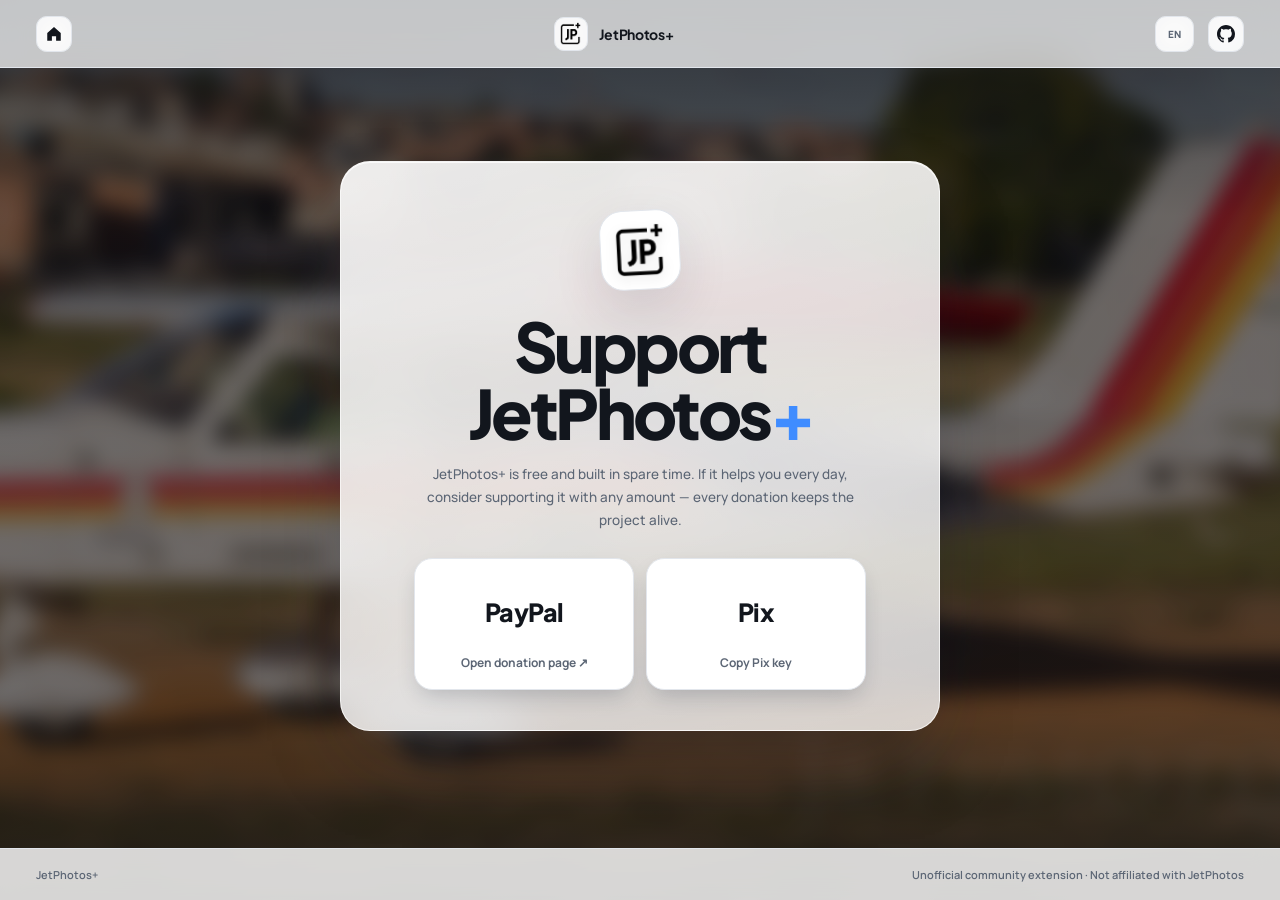
==== docs/doar.html @ 855fd1fe "Site r5: fix mobile card overlap, bigger Pix icon Co-authored-by: arena-agent <297053741+arena-agent" ====
<!doctype html>
<html lang="en">
<head>
  <!-- Doação: PayPal (link externo) + Pix (copia a chave + toast). Textos em
       PT/EN no mesmo esquema da index; o idioma persiste entre as páginas
       pela mesma chave do localStorage. -->
  <meta charset="UTF-8">
  <meta name="viewport" content="width=device-width, initial-scale=1">
  <meta name="description" content="Support JetPhotos+ — a free, unofficial community extension. Donate via PayPal or Pix.">
  <meta name="author" content="samuelffer">
  <meta name="robots" content="index, follow">
  <link rel="canonical" href="https://samuelffer.github.io/jetphotosplus/doar.html">

  <!-- Open Graph -->
  <meta property="og:type" content="website">
  <meta property="og:title" content="JetPhotos+ — Doar">
  <meta property="og:description" content="Apoie o JetPhotos+ via PayPal ou Pix.">
  <meta property="og:image" content="https://samuelffer.github.io/jetphotosplus/assets/og-image.png">
  <meta property="og:url" content="https://samuelffer.github.io/jetphotosplus/doar.html">
  <meta property="og:site_name" content="JetPhotos+">
  <meta property="og:locale" content="pt_BR">
  <meta property="og:locale:alternate" content="en_US">

  <!-- Favicon -->
  <link rel="icon" type="image/png" sizes="32x32" href="assets/favicon-32x32.png">
  <link rel="icon" type="image/png" sizes="16x16" href="assets/favicon-16x16.png">
  <link rel="apple-touch-icon" sizes="180x180" href="assets/apple-touch-icon.png">
  <link rel="manifest" href="assets/site.webmanifest">

  <title>Donate — JetPhotos+</title>
  <link rel="preconnect" href="https://fonts.googleapis.com">
  <link rel="preconnect" href="https://fonts.gstatic.com" crossorigin>
  <link href="https://fonts.googleapis.com/css2?family=Manrope:wght@400;500;600;700;800&family=Plus+Jakarta+Sans:wght@400;500;600;700;800&display=swap" rel="stylesheet">
  <link rel="stylesheet" href="style.css">
</head>
<body>
  <div class="photo-background" aria-hidden="true">
    <div class="photo-layer photo-layer-a"></div>
    <div class="photo-layer photo-layer-b"></div>
    <div class="photo-overlay"></div>
  </div>
  <header class="topbar">
    <a class="home-link" href="index.html" aria-label="Home" title="Home" data-i18n-attr="aria-label:backHome|title:backHome">
        <svg viewBox="0 0 24 24" width="18" height="18" fill="currentColor" aria-hidden="true"><path d="M12 2.7 3 10.5V21h6.2v-6h5.6v6H21V10.5z"/></svg>
      </a>
    <a class="brand" href="index.html" aria-label="JetPhotos+ home" data-i18n-attr="aria-label:brandHome">
      <span class="brand-mark"><img src="assets/jetphotosplus-logo.png" alt=""></span>
      <span>JetPhotos+</span>
    </a>
    <div class="top-actions">
      <div class="language-switcher">
        <button type="button" class="language-toggle" id="languageToggle" aria-label="Switch language" title="Switch language">EN</button>
      </div>
      <a class="github-link" href="https://github.com/samuelffer/jetphotosplus" target="_blank" rel="noreferrer" aria-label="View on GitHub" title="View on GitHub" data-i18n-attr="aria-label:githubView|title:githubView">
        <svg viewBox="0 0 16 16" width="18" height="18" fill="currentColor" aria-hidden="true"><path d="M8 0C3.58 0 0 3.58 0 8c0 3.54 2.29 6.53 5.47 7.59.4.07.55-.17.55-.38 0-.19-.01-.82-.01-1.49-2.01.37-2.53-.49-2.69-.94-.09-.23-.48-.94-.82-1.13-.28-.15-.68-.52-.01-.53.63-.01 1.08.58 1.23.82.72 1.21 1.87.87 2.33.66.07-.52.28-.87.51-1.07-1.78-.2-3.64-.89-3.64-3.95 0-.87.31-1.59.82-2.15-.08-.2-.36-1.02.08-2.12 0 0 .67-.21 2.2.82.64-.18 1.32-.27 2-.27.68 0 1.36.09 2 .27 1.53-1.04 2.2-.82 2.2-.82.44 1.1.16 1.92.08 2.12.51.56.82 1.27.82 2.15 0 3.07-1.87 3.75-3.65 3.95.29.25.54.73.54 1.48 0 1.07-.01 1.93-.01 2.2 0 .21.15.46.55.38A8.01 8.01 0 0 0 16 8c0-4.42-3.58-8-8-8Z"></path></svg>
      </a>
    </div>
  </header>

  <main class="app-shell">
    <section class="hero" aria-labelledby="donate-title">
      <div class="hero-mark"><img src="assets/jetphotosplus-logo.png" alt="JetPhotos+ logo"></div>
      <h1 id="donate-title" data-i18n-html="donateTitle">Support JetPhotos<span>+</span></h1>
      <p class="description" data-i18n="donateDescription">JetPhotos+ is free and built in spare time. If it helps you every day, consider supporting it with any amount — every donation keeps the project alive.</p>

      <div class="donate-options">
        <a class="donate-card" id="paypalCard" href="https://www.paypal.com/" target="_blank" rel="noreferrer" data-i18n-attr="aria-label:donatePaypalCard|title:donatePaypalCard">
          <span class="donate-brandbox"><img class="donate-img" id="icon-paypal" src="" alt="PayPal" width="120" height="48"></span>
          <span class="donate-hint" data-i18n="donatePaypalHint">Open donation page ↗</span>
        </a>
        <button class="donate-card" id="pixCard" type="button" data-i18n-attr="aria-label:donatePixCard|title:donatePixCard">
          <span class="donate-brandbox"><img class="donate-img" id="icon-pix" src="" alt="Pix" width="120" height="48"></span>
          <span class="donate-hint" data-i18n="donatePixHint">Copy Pix key</span>
        </button>
      </div>
    </section>
  </main>

  <footer>
    <span>JetPhotos+</span>
    <span data-i18n="footerDisclaimer">Unofficial community extension · Not affiliated with JetPhotos</span>
  </footer>

  <div class="toast" id="toast" role="status" aria-live="polite"><span class="toast-check" aria-hidden="true">✓</span><span id="toastText"></span></div>

<script>
// ===== I18N SYSTEM (mesmo esquema da index; mesma chave de idioma) =====
(() => {
  const STORAGE_KEY = 'jetphotosplus_lang';

  const translations = {
    en: {
      brandHome: 'JetPhotos+ home',
      githubView: 'View on GitHub',
      donateTitle: 'Support JetPhotos<span>+</span>',
      donateDescription: 'JetPhotos+ is free and built in spare time. If it helps you every day, consider supporting it with any amount — every donation keeps the project alive.',
      donatePaypalHint: 'Open donation page ↗',
      donatePaypalCard: 'Donate via PayPal (opens in a new tab)',
      donatePixHint: 'Copy Pix key',
      donatePixCard: 'Copy the Pix key to donate',
      donatePixCopied: 'Pix key copied!',
      donatePixFailed: 'Could not copy the key.',
      backHome: 'Home',
      footerDisclaimer: 'Unofficial community extension · Not affiliated with JetPhotos'
    },
    pt: {
      brandHome: 'Página inicial do JetPhotos+',
      githubView: 'Ver no GitHub',
      donateTitle: 'Apoie o JetPhotos<span>+</span>',
      donateDescription: 'O JetPhotos+ é gratuito e feito nas horas vagas. Se ele te ajuda no dia a dia, considere apoiar com qualquer valor — cada doação mantém o projeto vivo.',
      donatePaypalHint: 'Abrir página de doação ↗',
      donatePaypalCard: 'Doar via PayPal (abre em nova aba)',
      donatePixHint: 'Copiar chave Pix',
      donatePixCard: 'Copiar a chave Pix para doar',
      donatePixCopied: 'Chave Pix copiada!',
      donatePixFailed: 'Não foi possível copiar a chave.',
      backHome: 'Início',
      footerDisclaimer: 'Extensão comunitária não oficial · Não afiliada ao JetPhotos'
    }
  };

  function getBrowserLanguage() {
    const languages = Array.isArray(navigator.languages) && navigator.languages.length
      ? navigator.languages
      : [navigator.language || 'en'];
    return languages.some(lang => String(lang).toLowerCase().startsWith('pt')) ? 'pt' : 'en';
  }

  function getSavedLanguage() {
    try {
      const saved = localStorage.getItem(STORAGE_KEY);
      return saved === 'pt' || saved === 'en' ? saved : null;
    } catch (error) {
      console.warn('JetPhotos+ i18n: unable to read saved language preference.', error);
      return null;
    }
  }

  function getInitialLanguage() {
    return getSavedLanguage() || getBrowserLanguage();
  }

  function saveLanguagePreference(lang) {
    try {
      localStorage.setItem(STORAGE_KEY, lang);
      return localStorage.getItem(STORAGE_KEY) === lang;
    } catch (error) {
      console.warn('JetPhotos+ i18n: unable to save language preference.', error);
      return false;
    }
  }

  function applyLanguage(lang, persist = false) {
    const active = translations[lang] ? lang : 'en';

    document.documentElement.lang = active === 'pt' ? 'pt-BR' : 'en';
    document.querySelectorAll('[data-i18n]').forEach(element => {
      const key = element.dataset.i18n;
      if (translations[active][key] !== undefined) element.textContent = translations[active][key];
    });
    document.querySelectorAll('[data-i18n-html]').forEach(element => {
      const key = element.dataset.i18nHtml;
      if (translations[active][key] !== undefined) element.innerHTML = translations[active][key];
    });
    document.querySelectorAll('[data-i18n-attr]').forEach(element => {
      element.dataset.i18nAttr.split('|').forEach(pair => {
        const [attribute, key] = pair.split(':');
        if (attribute && key && translations[active][key] !== undefined) {
          element.setAttribute(attribute, translations[active][key]);
        }
      });
    });

    const languageToggle = document.getElementById('languageToggle');
    if (languageToggle) {
      languageToggle.style.opacity = '0.35';
      languageToggle.textContent = active === 'pt' ? 'PT' : 'EN';
      languageToggle.setAttribute('aria-label', active === 'pt' ? 'Switch to English' : 'Mudar para português');
      languageToggle.setAttribute('title', active === 'pt' ? 'Switch to English' : 'Mudar para português');
      requestAnimationFrame(() => { languageToggle.style.opacity = '1'; });
    }

    document.title = active === 'pt' ? 'Doar — JetPhotos+' : 'Donate — JetPhotos+';
    const description = document.querySelector('meta[name="description"]');
    if (description) {
      description.content = active === 'pt'
        ? 'Apoie o JetPhotos+ — extensão comunitária gratuita. Doe via PayPal ou Pix.'
        : 'Support JetPhotos+ — a free, unofficial community extension. Donate via PayPal or Pix.';
    }

    window.JPP_LANG = active;
    window.JPP_TRANSLATIONS = translations;

    if (persist) {
      const saved = saveLanguagePreference(active);
      if (!saved) console.warn('JetPhotos+ i18n: language preference could not be persisted.');
    }

    window.dispatchEvent(new CustomEvent('jpp:languagechange', { detail: { lang: active } }));
  }

  const languageToggle = document.getElementById('languageToggle');
  if (languageToggle) {
    languageToggle.addEventListener('click', () => {
      const nextLanguage = window.JPP_LANG === 'pt' ? 'en' : 'pt';
      applyLanguage(nextLanguage, true);
    });
  }

  applyLanguage(getInitialLanguage(), false);
})();
</script>

<script>
// ===== Doação: destinos (provisórios — trocar pelos definitivos) =====
// TODO: trocar pelo link paypal.me definitivo quando ele existir.
const PAYPAL_URL = 'https://www.paypal.com/';
// TODO: trocar pela chave Pix definitiva quando ela existir.
const PIX_KEY = 'SUA-CHAVE-PIX-AQUI';

document.getElementById('paypalCard').href = PAYPAL_URL;
// Ícones dos métodos via hotlink (mesmo esquema dos ícones de navegador da
// index: pra trocar um dia, basta trocar a URL aqui).
const DONATE_ICON_URLS = {
  paypal: 'https://cdn-icons-png.flaticon.com/512/174/174861.png',
  pix: 'https://blog.caviarcriativo.com/wp-content/uploads/2025/03/Download-Logo-Pix.png'
};
Object.entries(DONATE_ICON_URLS).forEach(([name, url]) => {
  const img = document.getElementById(`icon-${name}`);
  if (!img) return;
  // Hotlink pode quebrar: em vez de ícone quebrado, mostra o nome em texto.
  img.addEventListener('error', () => {
    const fallback = document.createElement('span');
    fallback.className = 'donate-fallback';
    fallback.textContent = name === 'pix' ? 'Pix' : 'PayPal';
    img.replaceWith(fallback);
  }, { once: true });
  img.src = url;
});

// Copia com fallback: a Clipboard API pode não existir/ser negada (ex.:
// contexto não seguro), então tenta o textarea + execCommand antes de
// desistir — o toast de erro só aparece se os dois falharem.
async function copyText(text) {
  try {
    await navigator.clipboard.writeText(text);
    return true;
  } catch (error) {
    try {
      const area = document.createElement('textarea');
      area.value = text;
      area.setAttribute('readonly', '');
      area.style.position = 'fixed';
      area.style.opacity = '0';
      document.body.appendChild(area);
      area.select();
      const ok = document.execCommand('copy');
      area.remove();
      return ok;
    } catch (fallbackError) {
      return false;
    }
  }
}

let toastTimer = null;
function showToast(message, isError) {
  const toast = document.getElementById('toast');
  document.getElementById('toastText').textContent = message;
  toast.classList.toggle('error', !!isError);
  // Re-dispara a transição quando o usuário clica várias vezes seguidas.
  toast.classList.remove('show');
  void toast.offsetWidth;
  toast.classList.add('show');
  if (toastTimer) clearTimeout(toastTimer);
  toastTimer = setTimeout(() => toast.classList.remove('show'), 2600);
}

document.getElementById('pixCard').addEventListener('click', async () => {
  const lang = window.JPP_LANG === 'pt' ? 'pt' : 'en';
  const t = (window.JPP_TRANSLATIONS && window.JPP_TRANSLATIONS[lang]) || {};
  const ok = await copyText(PIX_KEY);
  showToast(ok ? (t.donatePixCopied || 'OK') : (t.donatePixFailed || 'Error'), !ok);
});
</script>

<script src="assets/photos.js"></script>
<script>
// Mesmo fundo rotativo da index (as fotos ficam atrás do cartão de vidro).
const photoLayers = [
  document.querySelector('.photo-layer-a'),
  document.querySelector('.photo-layer-b')
];

function initPhotoBackground() {
  const photos = Array.isArray(window.JPP_PHOTOS) ? window.JPP_PHOTOS : [];
  if (!photos.length) return;

  let deck = [];
  let activeLayer = 0;
  let previous = null;

  function refillDeck() {
    deck = [...photos];
    for (let i = deck.length - 1; i > 0; i--) {
      const j = Math.floor(Math.random() * (i + 1));
      [deck[i], deck[j]] = [deck[j], deck[i]];
    }
    if (deck.length > 1 && deck[0] === previous) [deck[0], deck[1]] = [deck[1], deck[0]];
  }

  function nextPhoto() {
    if (!deck.length) refillDeck();
    const photo = deck.shift();
    if (!photo) return;
    previous = photo;
    const nextLayer = 1 - activeLayer;
    const layer = photoLayers[nextLayer];
    layer.style.backgroundImage = `url("${encodeURI(photo)}")`;
    layer.classList.add('is-visible');
    photoLayers[activeLayer].classList.remove('is-visible');
    activeLayer = nextLayer;
  }

  photoLayers[activeLayer].style.backgroundImage = `url("${encodeURI(photos[0])}")`;
  previous = photos[0];
  photoLayers[activeLayer].classList.add('is-visible');
  deck = photos.filter(photo => photo !== previous);

  const PHOTO_DURATION_MS = 8500;
  function scheduleNext() {
    setTimeout(() => {
      nextPhoto();
      scheduleNext();
    }, PHOTO_DURATION_MS);
  }
  scheduleNext();
}

initPhotoBackground();
</script>
</body>
</html>
---- docs/style.css ----
* { box-sizing: border-box; }

:root {
  --bg: #eef1f6;
  --surface: #ffffff;
  --surface-strong: #f2f4f8;
  --surface-hover: #e8ecf3;
  --text: #12161d;
  --muted: #5c6675;
  --border: #e2e6ec;
  --accent: #3f8cff;
  --accent-hover: #2f7bef;
  --accent-soft: #eaf2ff;
  --on-accent: #ffffff;
  --success: #2fae66;
  --dialog: #ffffff;
  --shadow: 0 18px 50px rgba(26, 39, 58, .12);
  --font-body: "Manrope", Arial, sans-serif;
  --font-heading: "Plus Jakarta Sans", sans-serif;
  --weight-body: 500;
  --weight-heading: 800;
}

html { scroll-behavior: smooth; }
html, body { width: 100%; min-height: 100%; }
body {
  margin: 0;
  min-height: 100vh;
  overflow-x: hidden;
  background: var(--bg);
  color: var(--text);
  font-family: var(--font-body);
  font-weight: var(--weight-body);
  display: flex;
  flex-direction: column;
}

a { color: inherit; text-decoration: none; }
button { font: inherit; }

.topbar {
  height: 68px;
  flex: 0 0 68px;
  padding: 0 36px;
  display: flex;
  align-items: center;
  justify-content: space-between;
  border-bottom: 1px solid var(--border);
  background: color-mix(in srgb, var(--bg) 86%, transparent);
  backdrop-filter: blur(12px);
}

.brand { display: flex; align-items: center; gap: 11px; font: 700 14px "Plus Jakarta Sans", sans-serif; letter-spacing: -.35px; }
.brand-mark {
  width: 34px; height: 34px;
  display: grid; place-items: center;
  border-radius: 10px;
  background: var(--surface-strong);
  border: 1px solid var(--border);
  overflow: hidden;
}
.brand-mark img { width: 23px; height: 23px; object-fit: contain; transition: transform .2s ease; }
.brand:hover .brand-mark img { transform: scale(1.08); }

.top-actions { display: flex; align-items: center; gap: 14px; color: var(--muted); font-size: 12px; font-weight: 700; }
.github-link, .home-link {
  width: 36px; height: 36px;
  display: grid; place-items: center;
  border: 1px solid var(--border); border-radius: 11px;
  background: var(--surface); color: var(--text);
  transition: background .15s, transform .15s, border-color .15s, color .15s;
}
.github-link:hover, .home-link:hover { background: var(--surface-hover); border-color: color-mix(in srgb, var(--accent) 30%, var(--border)); color: var(--accent); transform: translateY(-1px); }

.app-shell { display: grid; place-items: center; min-height: calc(100vh - 120px); padding: 48px 0 72px; position: relative; }

/*
  The hero always sits on top of a rotating photo whose dominant colour is
  unpredictable (blue sky, orange sunset ramp, grey tarmac...). It's a single,
  self-contained light glass card so text stays legible no matter what photo
  is behind it - there's no separate light/dark mode to keep in sync.
*/
.hero {
  width: min(600px, calc(100% - 40px));
  text-align: center;
  position: relative;
  padding: 48px 44px 40px;
  border-radius: 30px;
  background: linear-gradient(165deg, rgba(255, 255, 255, .9), rgba(255, 255, 255, .78));
  border: 1px solid rgba(255, 255, 255, .7);
  box-shadow:
    0 40px 90px -30px rgba(20, 30, 50, .35),
    0 1px 0 rgba(255, 255, 255, .8) inset;
  backdrop-filter: blur(26px) saturate(160%);
  -webkit-backdrop-filter: blur(26px) saturate(160%);
}
.hero > * { position: relative; }

.hero-mark {
  width: 80px; height: 80px; margin: 0 auto 22px;
  display: grid; place-items: center;
  border-radius: 23px;
  background: var(--surface);
  border: 1px solid var(--border);
  box-shadow: var(--shadow);
  transform: rotate(-3deg);
}
.hero-mark img { width: 54px; height: 54px; object-fit: contain; filter: drop-shadow(0 4px 6px rgba(0,0,0,.1)); }

.ext-badge {
  display: inline-flex; align-items: center; gap: 6px;
  margin: 0 auto 14px;
  padding: 5px 12px 5px 10px;
  border: 1px solid var(--border); border-radius: 999px;
  background: var(--surface-strong);
  color: var(--muted);
  font-size: 10.5px; font-weight: 800; letter-spacing: .3px;
}
.ext-badge svg { color: var(--accent); flex: none; }

.eyebrow { margin: 0; color: var(--muted); font-size: 10px; font-weight: 800; letter-spacing: 1.35px; }
.hero h1 {
  margin: 0; color: var(--text);
  font: var(--weight-heading) clamp(44px, 7.4vw, 68px)/.98 var(--font-heading);
  letter-spacing: -3.6px;
}
.hero h1 span { color: var(--accent); }
.description { max-width: 460px; margin: 18px auto 0; color: var(--muted); font-size: 13.5px; line-height: 1.7; }

.actions { display: flex; justify-content: center; align-items: center; gap: 10px; margin-top: 28px; }
.download, .release-button {
  min-height: 46px; padding: 0 20px; border-radius: 13px;
  display: inline-flex; align-items: center; justify-content: center; gap: 9px;
  font-size: 13px; font-weight: 800; cursor: pointer;
  transition: transform .15s, background .15s, box-shadow .15s, border-color .15s;
}
.download {
  border: 1px solid var(--border);
  background: #ffffff;
  color: var(--text);
  box-shadow: 0 10px 22px -6px rgba(20, 30, 50, .28);
}
.download:hover { transform: translateY(-2px); box-shadow: 0 14px 28px -6px rgba(20, 30, 50, .34); border-color: color-mix(in srgb, var(--accent) 30%, var(--border)); }
.release-button {
  border: 1px solid var(--border);
  background: rgba(255,255,255,.5);
  color: var(--text);
}
.release-button:hover { background: rgba(255,255,255,.85); border-color: color-mix(in srgb, var(--accent) 28%, var(--border)); transform: translateY(-2px); }
.release-button:active { transform: translateY(0) scale(.96); }
.download-icon { font-size: 18px; line-height: 1; }

.browser-row { display: flex; justify-content: center; align-items: center; gap: 8px; margin-top: 18px; }
.browser-badge {
  width: 30px; height: 30px;
  display: grid; place-items: center;
  border-radius: 50%;
  background: var(--surface);
  border: 1px solid var(--border);
  box-shadow: 0 4px 10px rgba(20,30,50,.08);
  transition: transform .15s, box-shadow .15s;
}
.browser-badge:hover { transform: translateY(-2px); box-shadow: 0 8px 16px rgba(20,30,50,.14); }

.release-badge {
  display: inline-flex; align-items: center; gap: 8px; margin-top: 16px;
  padding: 6px 12px; border: 1px solid var(--border); border-radius: 999px;
  background: rgba(255,255,255,.55); color: var(--muted); font-size: 10px; font-weight: 700;
}
.status-dot { width: 7px; height: 7px; border-radius: 50%; background: var(--success); box-shadow: 0 0 0 3px color-mix(in srgb, var(--success) 20%, transparent); }

footer {
  height: 52px; flex: 0 0 52px;
  width: 100%; margin: 0;
  padding: 0 36px;
  border-top: 1px solid var(--border);
  display: flex; align-items: center; justify-content: space-between;
  color: var(--muted); font-size: 11px; font-weight: 600;
}

.release-dialog {
  width: min(470px, calc(100% - 32px));
  padding: 27px;
  border: 1px solid var(--border);
  border-radius: 22px;
  background: var(--dialog);
  color: var(--text);
  box-shadow: 0 24px 70px rgba(0,0,0,.25);
  animation: dialog-in .3s cubic-bezier(.2, .9, .3, 1.1);
}
.release-dialog.is-closing { animation: dialog-out .18s ease forwards; }
@keyframes dialog-in {
  from { opacity: 0; transform: translateY(16px) scale(.95); }
  to { opacity: 1; transform: translateY(0) scale(1); }
}
@keyframes dialog-out {
  from { opacity: 1; transform: translateY(0) scale(1); }
  to { opacity: 0; transform: translateY(10px) scale(.96); }
}
.release-dialog::backdrop {
  background: rgba(8,12,18,.44);
  backdrop-filter: blur(4px);
  animation: backdrop-in .3s ease;
}
@keyframes backdrop-in { from { opacity: 0; } to { opacity: 1; } }
@media (prefers-reduced-motion: reduce) {
  .release-dialog, .release-dialog.is-closing, .release-dialog::backdrop { animation: none; }
}
.dialog-head { display: flex; align-items: flex-start; justify-content: space-between; gap: 20px; }
.dialog-head h2 { margin: 6px 0 0; font: var(--weight-heading) 26px var(--font-heading); letter-spacing: -1px; }
.close { width: 34px; height: 34px; border: 1px solid var(--border); border-radius: 11px; background: var(--surface); color: var(--text); cursor: pointer; font-size: 20px; transition: background .15s, transform .15s; }
.close:hover { background: var(--surface-hover); transform: rotate(4deg); }
.release-date { margin: 5px 0 17px; color: var(--muted); font-size: 12px; font-weight: var(--weight-body); }
.release-dialog ul { margin: 0 0 22px; padding-left: 19px; color: var(--muted); font-size: 13px; line-height: 1.8; }
.github-release { color: var(--accent); font-size: 13px; font-weight: 800; }

@media (max-width: 600px) {
  .topbar { height: 62px; flex-basis: 62px; padding: 0 18px; }
  .app-shell { min-height: calc(100vh - 114px); padding: 38px 0; }
  .hero { padding: 40px 26px 34px; border-radius: 26px; }
  .hero h1 { letter-spacing: -2.4px; }
  .description { padding: 0 6px; }
  .actions { flex-direction: column; }
  .download, .release-button { width: min(280px, 100%); }
  footer { width: calc(100% - 32px); height: auto; min-height: 52px; gap: 8px; font-size: 9px; }
}


/* Aircraft photo slideshow */
.photo-background {
  position: fixed;
  inset: 0;
  z-index: 0;
  overflow: hidden;
  background: #111820;
  pointer-events: none;
}
.photo-layer {
  position: absolute;
  inset: -24px;
  background-position: center;
  background-size: cover;
  background-repeat: no-repeat;
  opacity: 0;
  filter: blur(10px) brightness(.78) saturate(.92);
  transform: scale(1.06);
  transition: opacity 2.2s ease-in-out, transform 10s ease;
}
.photo-layer.is-visible {
  opacity: 1;
  transform: scale(1.12);
}
.photo-overlay {
  position: absolute;
  inset: 0;
  background:
    linear-gradient(180deg, rgba(6, 10, 16, .58) 0%, rgba(6, 10, 16, .22) 24%, rgba(6, 10, 16, .22) 76%, rgba(6, 10, 16, .58) 100%),
    rgba(6, 10, 16, .28);
}

/* Site content stays above the photos. */
.topbar, .app-shell, footer {
  position: relative;
  z-index: 1;
}

/* Transparent glass surfaces so the photos remain visible. */
body {
  background: transparent;
}
.topbar {
  background: rgba(255,255,255,.72);
  backdrop-filter: blur(14px);
}
footer {
  background: rgba(255,255,255,.82);
  backdrop-filter: blur(14px);
}
.github-link, .home-link, .brand-mark {
  background: rgba(255,255,255,.82);
  backdrop-filter: blur(12px);
}
.browser-badge img { display: block; width: 20px; height: 20px; object-fit: contain; }


/* Discreet hero non-affiliation notice */
.hero-disclaimer { max-width: 500px; margin: 10px auto 0; color: rgba(0, 0, 0); font-size: 12.5px; line-height: 1.55; font-weight: var(--weight-body); }
@media (max-width: 560px) { .hero-disclaimer { padding: 0 8px; font-size: 12px; } }


/* FAQ / project disclaimer */
.faq {
  position: relative;
  z-index: 1;
  background: #f5f5f7;
  padding: 88px 24px 96px;
  border-top: 1px solid rgba(226,230,236,.9);
}
.faq-inner { width: min(900px, 100%); margin: 0 auto; }
.faq-heading { max-width: 620px; margin: 0 auto 44px; text-align: center; }
.faq h2 {
  margin: 0 0 12px;
  font: var(--weight-heading) clamp(32px, 5vw, 50px)/1.05 var(--font-heading);
  letter-spacing: -2px;
}
.faq-heading p { margin: 0; color: var(--muted); font-size: 14px; line-height: 1.75; font-weight: var(--weight-body); }
.faq-list { display: grid; gap: 12px; }
.faq-item {
  overflow: hidden;
  background: rgba(255,255,255,.88);
  border: 1px solid #e1e5eb;
  border-radius: 16px;
  box-shadow: 0 10px 28px rgba(20,30,50,.055);
  transition: border-color .2s ease, box-shadow .2s ease, background .2s ease;
}
.faq-item:hover { border-color: #d4dbe5; box-shadow: 0 14px 34px rgba(20,30,50,.075); }
.faq-item[open] { border-color: rgba(63,140,255,.28); background: #fff; }
.faq-item summary {
  min-height: 68px;
  display: flex;
  align-items: center;
  justify-content: space-between;
  gap: 22px;
  padding: 20px 22px;
  color: #252c36;
  font-size: 14px;
  font-weight: var(--weight-heading);
  line-height: 1.45;
  cursor: pointer;
  list-style: none;
}
.faq-item summary::-webkit-details-marker { display: none; }
.faq-icon {
  flex: 0 0 28px;
  width: 28px;
  height: 28px;
  display: grid;
  place-items: center;
  border-radius: 9px;
  background: var(--accent-soft);
  color: var(--accent);
  font-size: 20px;
  font-weight: 500;
  line-height: 1;
  transition: transform .22s ease, background .22s ease;
}
.faq-item[open] .faq-icon { transform: rotate(45deg); background: rgba(63,140,255,.16); }
.faq-answer {
  padding: 0 64px 22px 22px;
  color: var(--muted);
  font-size: 13px;
  line-height: 1.75;
  font-weight: var(--weight-body);
}
.faq-answer p { margin: 0; }
.faq-answer a { color: var(--accent); font-weight: 700; text-decoration: none; }
.faq-answer a:hover { text-decoration: underline; }

@media (max-width: 760px) {
  .faq { padding: 72px 18px 74px; }
  .faq-heading { margin-bottom: 34px; }
  .faq-item { border-radius: 14px; }
  .faq-item summary { min-height: 64px; padding: 18px; gap: 14px; font-size: 13px; }
  .faq-icon { flex-basis: 26px; width: 26px; height: 26px; }
  .faq-answer { padding: 0 18px 20px; font-size: 12.5px; }
}

/* Subtle scroll reveals and microinteractions */
.faq {
  opacity: 0;
  transform: translateY(20px);
  transition: opacity .35s ease-out, transform .35s ease-out;
  will-change: opacity, transform;
}

.faq.visible {
  opacity: 1;
  transform: translateY(0);
}


.download,
.release-button {
  transition: transform .2s ease, background .2s ease, box-shadow .2s ease, border-color .2s ease;
}

.download:hover,
.release-button:hover {
  transform: translateY(-2px) scale(1.03);
}

.browser-badge {
  transition: transform .2s ease, box-shadow .2s ease;
}

.browser-badge:hover {
  transform: translateY(-2px) scale(1.08);
}

.faq-item {
  transition: background .2s ease, border-color .2s ease, box-shadow .2s ease;
}

.faq-item:hover {
  background: rgba(255, 255, 255, .78);
}

.faq-icon {
  transition: transform .3s ease, background .2s ease;
}

@media (prefers-reduced-motion: reduce) {
  html { scroll-behavior: auto; }

  *, *::before, *::after {
    animation-duration: .01ms !important;
    animation-iteration-count: 1 !important;
    transition-duration: .01ms !important;
    scroll-behavior: auto !important;
  }

  .faq {
    opacity: 1;
    transform: none;
  }
}


/* Language switcher */
.language-switcher {
  display: inline-flex;
  align-items: center;
  height: 36px;
  padding: 0 9px;
  border: 1px solid var(--border);
  border-radius: 11px;
  background: rgba(255,255,255,.82);
  backdrop-filter: blur(12px);
  color: var(--muted);
}
.language-toggle {
  border: 0;
  padding: 4px 3px;
  background: transparent;
  color: inherit;
  font-size: 10px;
  font-weight: 800;
  line-height: 1;
  cursor: pointer;
  opacity: 1;
  transition: color .15s ease, opacity .2s ease;
}
.language-toggle:hover { color: var(--accent); }
.language-toggle:focus-visible {
  outline: 2px solid var(--accent);
  outline-offset: 3px;
  border-radius: 4px;
}

@media (max-width: 600px) {
  .top-actions { gap: 8px; }
  .language-switcher { height: 34px; padding: 0 8px; }
}

/* Doação: link no rodapé + página doar.html */
.donate-link { font-weight: 800; white-space: nowrap; transition: color .15s ease; }
.donate-link:hover { color: var(--accent); }

.donate-options { display: flex; gap: 12px; justify-content: center; margin-top: 26px; }
.donate-card {
  flex: 1 1 0; max-width: 220px;
  display: flex; flex-direction: column; align-items: center; justify-content: center; gap: 10px;
  min-height: 132px; padding: 20px 16px 18px;
  background: #ffffff; border: 1px solid var(--border); border-radius: 18px;
  box-shadow: 0 10px 22px -6px rgba(20, 30, 50, .22);
  color: var(--text); cursor: pointer; font: inherit; -webkit-tap-highlight-color: transparent;
  transition: transform .2s ease, box-shadow .2s ease, border-color .2s ease;
}
button.donate-card { appearance: none; }
.donate-card:hover { transform: translateY(-2px) scale(1.02); box-shadow: 0 14px 28px -6px rgba(20, 30, 50, .3); border-color: color-mix(in srgb, var(--accent) 30%, var(--border)); }
.donate-card:active { transform: translateY(0) scale(.98); }
.donate-card:focus-visible { outline: 2px solid var(--accent); outline-offset: 3px; }
.donate-brandbox { display: flex; align-items: center; justify-content: center; height: 64px; }
.donate-img { display: block; width: auto; height: auto; max-width: 132px; max-height: 100%; object-fit: contain; }
/* O logo do Pix é um lockup largo com respiro: caixa bem maior pra não sumir. */
#icon-pix { max-width: 170px; }
/* Texto que entra no lugar se o hotlink do ícone quebrar. */
.donate-fallback { font: 800 25px var(--font-heading); letter-spacing: -.5px; }
.donate-hint { font-size: 12px; font-weight: 700; color: var(--muted); }

/* Toast da doação: cartão claro no padrão do site, some sozinho. */
.toast {
  position: fixed; left: 50%; bottom: calc(28px + env(safe-area-inset-bottom, 0px)); z-index: 50;
  display: flex; align-items: center; gap: 9px;
  max-width: calc(100% - 40px); padding: 12px 18px;
  background: rgba(255, 255, 255, .94); border: 1px solid var(--border); border-radius: 999px;
  box-shadow: 0 16px 40px rgba(20, 30, 50, .25);
  backdrop-filter: blur(12px);
  font-size: 13px; font-weight: 700; color: var(--text);
  opacity: 0; transform: translate(-50%, 12px); pointer-events: none;
  transition: opacity .22s ease, transform .22s ease;
}
.toast.show { opacity: 1; transform: translate(-50%, 0); }
.toast-check { flex: none; width: 22px; height: 22px; display: grid; place-items: center; border-radius: 50%; background: var(--success); color: #ffffff; font-size: 13px; }
.toast.error .toast-check { background: #d64545; }

@media (max-width: 600px) {
  .donate-options { flex-direction: column; align-items: center; }
  .donate-card { flex: none; width: min(280px, 100%); max-width: none; min-height: 0; }
  footer { flex-wrap: wrap; row-gap: 4px; }
}
@media (prefers-reduced-motion: reduce) {
  .toast { transition: none; }
}
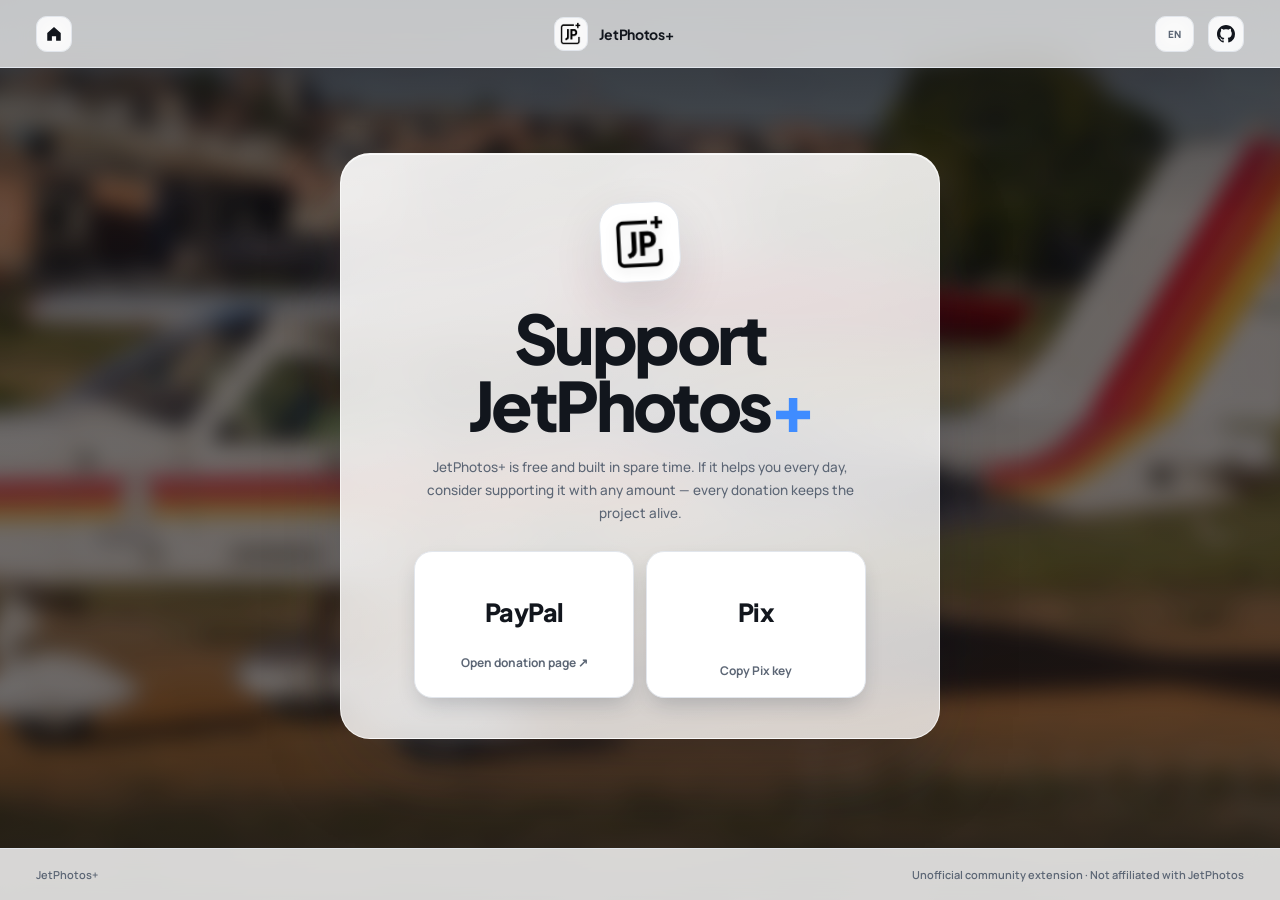
==== commit fb63f54c: "Site r6: bulletproof mobile donate cards, bigger Pix, CSS cache-buster Co-authored-by: arena-agent <" ====
--- a/docs/doar.html
+++ b/docs/doar.html
@@ -31,7 +31,7 @@
   <link rel="preconnect" href="https://fonts.googleapis.com">
   <link rel="preconnect" href="https://fonts.gstatic.com" crossorigin>
   <link href="https://fonts.googleapis.com/css2?family=Manrope:wght@400;500;600;700;800&family=Plus+Jakarta+Sans:wght@400;500;600;700;800&display=swap" rel="stylesheet">
-  <link rel="stylesheet" href="style.css">
+  <link rel="stylesheet" href="style.css?v=r6">
 </head>
 <body>
   <div class="photo-background" aria-hidden="true">
--- a/docs/style.css
+++ b/docs/style.css
@@ -473,7 +473,7 @@
   min-height: 132px; padding: 20px 16px 18px;
   background: #ffffff; border: 1px solid var(--border); border-radius: 18px;
   box-shadow: 0 10px 22px -6px rgba(20, 30, 50, .22);
-  color: var(--text); cursor: pointer; font: inherit; -webkit-tap-highlight-color: transparent;
+  color: var(--text); cursor: pointer; font: inherit; -webkit-tap-highlight-color: transparent; overflow: hidden;
   transition: transform .2s ease, box-shadow .2s ease, border-color .2s ease;
 }
 button.donate-card { appearance: none; }
@@ -483,7 +483,9 @@
 .donate-brandbox { display: flex; align-items: center; justify-content: center; height: 64px; }
 .donate-img { display: block; width: auto; height: auto; max-width: 132px; max-height: 100%; object-fit: contain; }
 /* O logo do Pix é um lockup largo com respiro: caixa bem maior pra não sumir. */
-#icon-pix { max-width: 170px; }
+#icon-pix { max-width: 170px; transform: scale(1.4); }
+/* Caixa mais alta só no cartão Pix, pra escala não invadir a dica abaixo. */
+#pixCard .donate-brandbox { height: 80px; }
 /* Texto que entra no lugar se o hotlink do ícone quebrar. */
 .donate-fallback { font: 800 25px var(--font-heading); letter-spacing: -.5px; }
 .donate-hint { font-size: 12px; font-weight: 700; color: var(--muted); }
@@ -505,8 +507,11 @@
 .toast.error .toast-check { background: #d64545; }
 
 @media (max-width: 600px) {
-  .donate-options { flex-direction: column; align-items: center; }
-  .donate-card { flex: none; width: min(280px, 100%); max-width: none; min-height: 0; }
+  /* No mobile os cartões viram bloco simples empilhado: sem flex, sem risco
+     de espremer/sobrepor (o que quebrava o layout no celular). */
+  .donate-options { display: block; }
+  .donate-card { display: block; width: min(280px, 100%); margin: 0 auto 12px; padding: 18px 16px; text-align: center; }
+  .donate-card:last-child { margin-bottom: 0; }
   footer { flex-wrap: wrap; row-gap: 4px; }
 }
 @media (prefers-reduced-motion: reduce) {
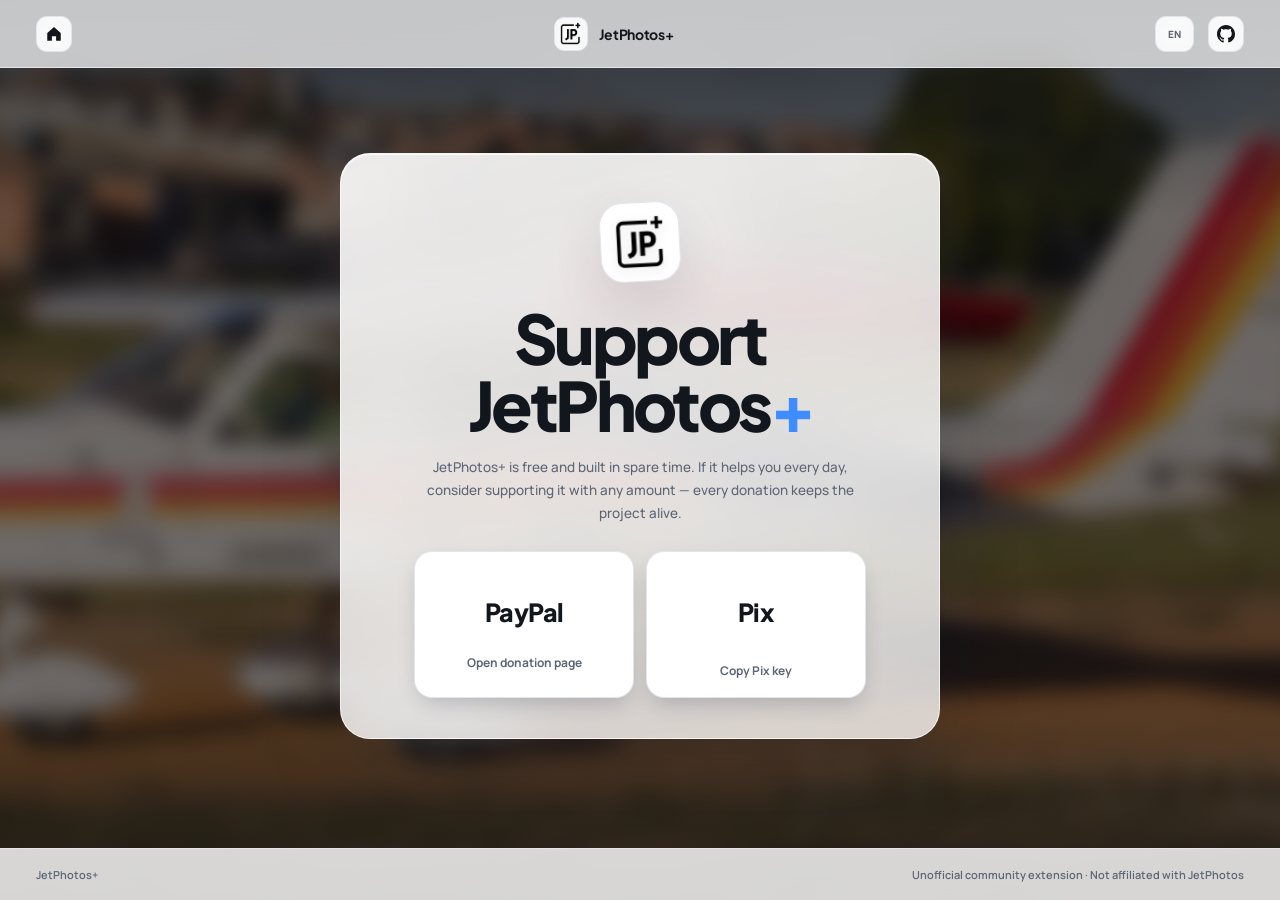
==== commit a325ceb1: "fix(site): URL do PayPal, remove setinhas e corrige footer mobile - Atualiza URL do PayPal no doar.h" ====
--- a/docs/doar.html
+++ b/docs/doar.html
@@ -94,7 +94,7 @@
       githubView: 'View on GitHub',
       donateTitle: 'Support JetPhotos<span>+</span>',
       donateDescription: 'JetPhotos+ is free and built in spare time. If it helps you every day, consider supporting it with any amount — every donation keeps the project alive.',
-      donatePaypalHint: 'Open donation page ↗',
+      donatePaypalHint: 'Open donation page',
       donatePaypalCard: 'Donate via PayPal (opens in a new tab)',
       donatePixHint: 'Copy Pix key',
       donatePixCard: 'Copy the Pix key to donate',
@@ -108,7 +108,7 @@
       githubView: 'Ver no GitHub',
       donateTitle: 'Apoie o JetPhotos<span>+</span>',
       donateDescription: 'O JetPhotos+ é gratuito e feito nas horas vagas. Se ele te ajuda no dia a dia, considere apoiar com qualquer valor — cada doação mantém o projeto vivo.',
-      donatePaypalHint: 'Abrir página de doação ↗',
+      donatePaypalHint: 'Abrir página de doação',
       donatePaypalCard: 'Doar via PayPal (abre em nova aba)',
       donatePixHint: 'Copiar chave Pix',
       donatePixCard: 'Copiar a chave Pix para doar',
@@ -212,9 +212,8 @@
 </script>
 
 <script>
-// ===== Doação: destinos (provisórios — trocar pelos definitivos) =====
-// TODO: trocar pelo link paypal.me definitivo quando ele existir.
-const PAYPAL_URL = 'https://www.paypal.com/';
+// ===== Doação: destinos =====
+const PAYPAL_URL = 'https://www.paypal.com/donate/?business=2SB4XYNBF53RC&no_recurring=1&item_name=Extens%C3%A3o+JetPhotos%2B&currency_code=BRL';
 // TODO: trocar pela chave Pix definitiva quando ela existir.
 const PIX_KEY = 'SUA-CHAVE-PIX-AQUI';
 
--- a/docs/style.css
+++ b/docs/style.css
@@ -222,7 +222,12 @@
   .description { padding: 0 6px; }
   .actions { flex-direction: column; }
   .download, .release-button { width: min(280px, 100%); }
-  footer { width: calc(100% - 32px); height: auto; min-height: 52px; gap: 8px; font-size: 9px; }
+  footer {
+    width: calc(100% - 32px); height: auto; min-height: 52px;
+    gap: 6px; font-size: 10px;
+    flex-direction: column; align-items: center; text-align: center;
+    padding: 12px 16px;
+  }
 }
 
 
@@ -512,7 +517,7 @@
   .donate-options { display: block; }
   .donate-card { display: block; width: min(280px, 100%); margin: 0 auto 12px; padding: 18px 16px; text-align: center; }
   .donate-card:last-child { margin-bottom: 0; }
-  footer { flex-wrap: wrap; row-gap: 4px; }
+  footer { flex-wrap: wrap; row-gap: 6px; flex-direction: column; align-items: center; text-align: center; padding: 12px 16px; }
 }
 @media (prefers-reduced-motion: reduce) {
   .toast { transition: none; }
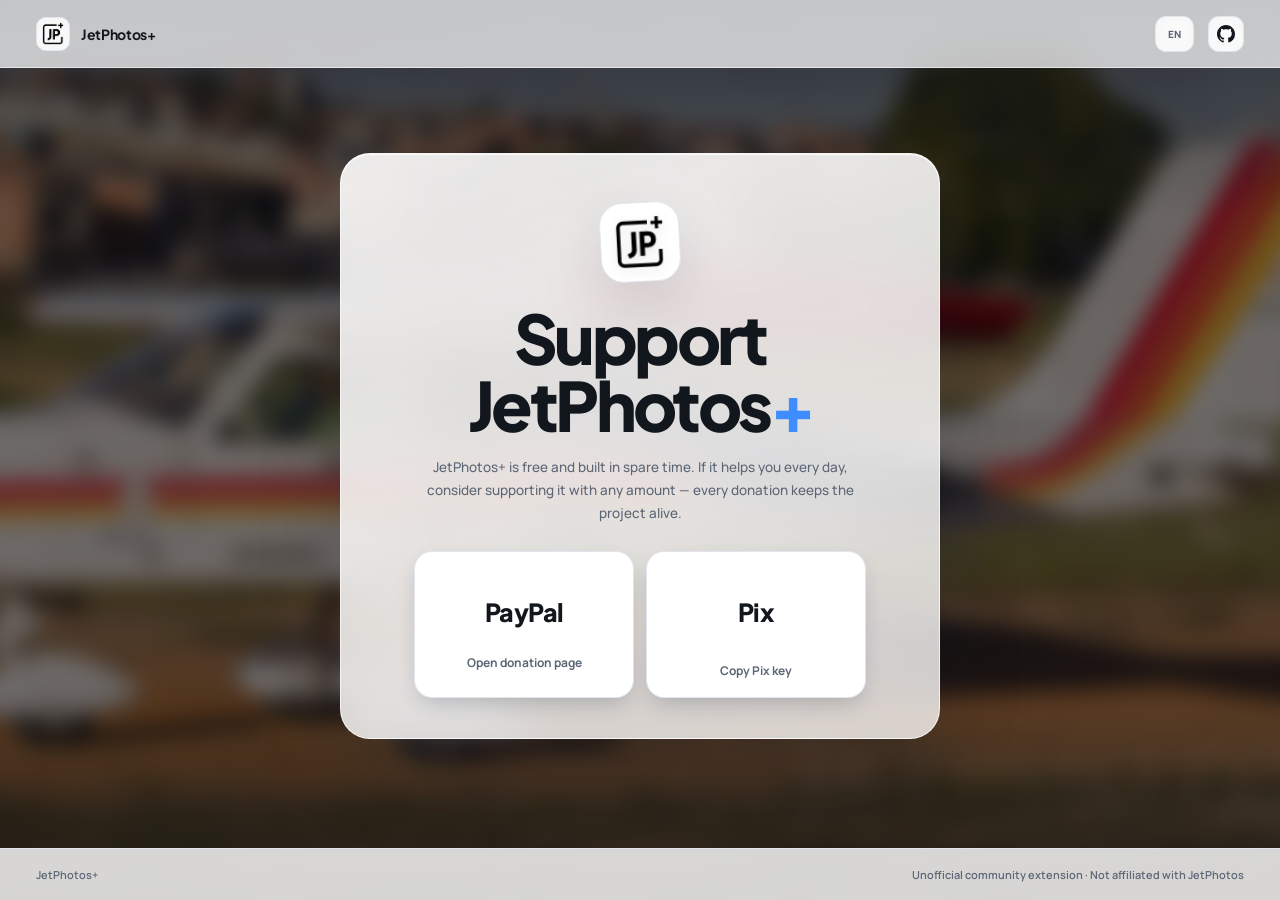
==== commit acf144dc: "site: remove casinha do header + corrige footer mobile - Remove ícone de casa (home-link) do header " ====
--- a/docs/doar.html
+++ b/docs/doar.html
@@ -40,9 +40,6 @@
     <div class="photo-overlay"></div>
   </div>
   <header class="topbar">
-    <a class="home-link" href="index.html" aria-label="Home" title="Home" data-i18n-attr="aria-label:backHome|title:backHome">
-        <svg viewBox="0 0 24 24" width="18" height="18" fill="currentColor" aria-hidden="true"><path d="M12 2.7 3 10.5V21h6.2v-6h5.6v6H21V10.5z"/></svg>
-      </a>
     <a class="brand" href="index.html" aria-label="JetPhotos+ home" data-i18n-attr="aria-label:brandHome">
       <span class="brand-mark"><img src="assets/jetphotosplus-logo.png" alt=""></span>
       <span>JetPhotos+</span>
--- a/docs/style.css
+++ b/docs/style.css
@@ -226,6 +226,7 @@
     width: calc(100% - 32px); height: auto; min-height: 52px;
     gap: 6px; font-size: 10px;
     flex-direction: column; align-items: center; text-align: center;
+    justify-content: center;
     padding: 12px 16px;
   }
 }
@@ -517,7 +518,8 @@
   .donate-options { display: block; }
   .donate-card { display: block; width: min(280px, 100%); margin: 0 auto 12px; padding: 18px 16px; text-align: center; }
   .donate-card:last-child { margin-bottom: 0; }
-  footer { flex-wrap: wrap; row-gap: 6px; flex-direction: column; align-items: center; text-align: center; padding: 12px 16px; }
+<<<<<<< HEAD
+  footer { flex-wrap: wrap; row-gap: 6px; flex-direction: column; align-items: center; text-align: center; justify-content: center; padding: 12px 16px; }
 }
 @media (prefers-reduced-motion: reduce) {
   .toast { transition: none; }
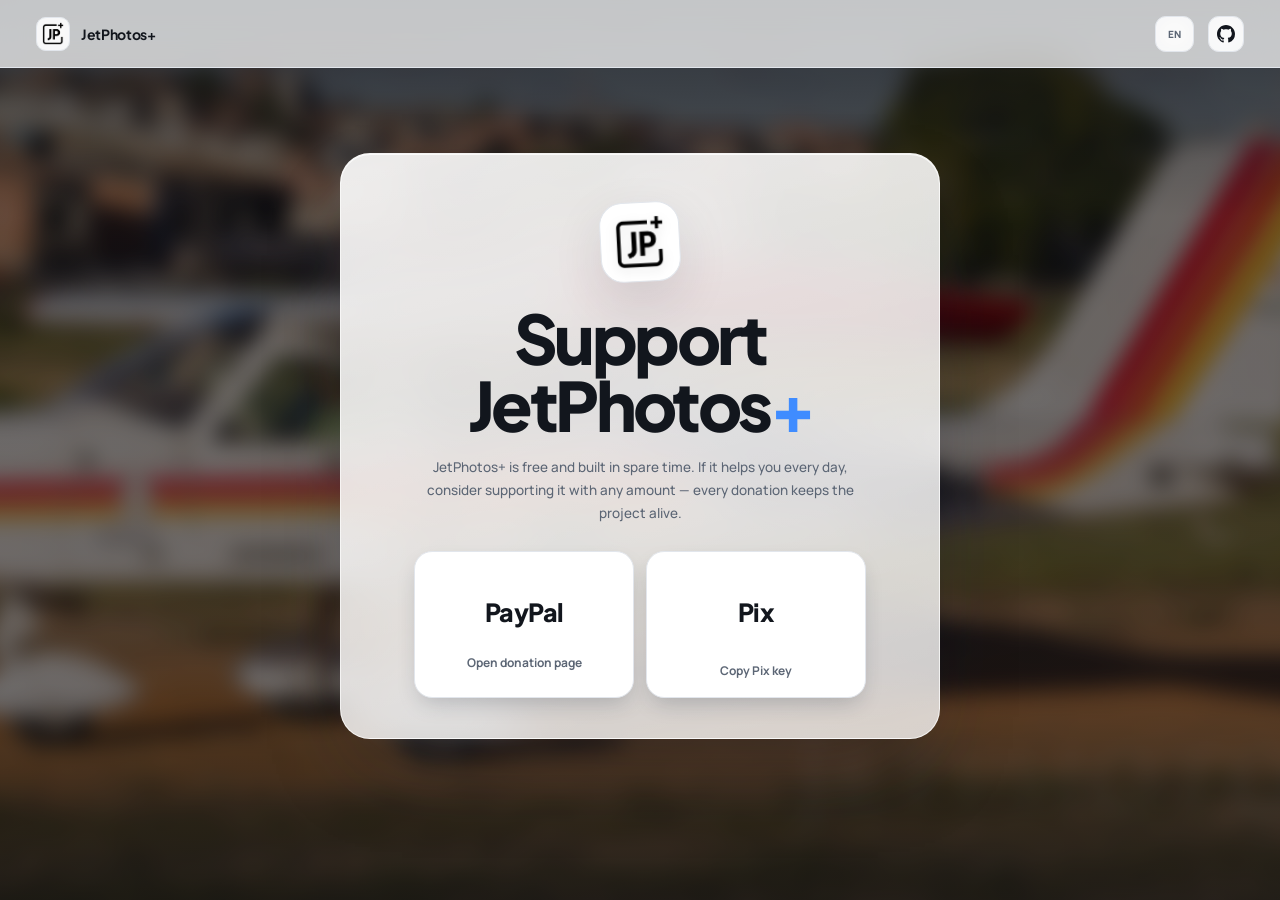
==== commit a9d1ee7f: "site: remove footer por completo (PC e mobile) - Remove <footer> do index.html e doar.html - Remove " ====
--- a/docs/doar.html
+++ b/docs/doar.html
@@ -72,11 +72,6 @@
       </div>
     </section>
   </main>
-
-  <footer>
-    <span>JetPhotos+</span>
-    <span data-i18n="footerDisclaimer">Unofficial community extension · Not affiliated with JetPhotos</span>
-  </footer>
 
   <div class="toast" id="toast" role="status" aria-live="polite"><span class="toast-check" aria-hidden="true">✓</span><span id="toastText"></span></div>
 
--- a/docs/style.css
+++ b/docs/style.css
@@ -169,14 +169,7 @@
 }
 .status-dot { width: 7px; height: 7px; border-radius: 50%; background: var(--success); box-shadow: 0 0 0 3px color-mix(in srgb, var(--success) 20%, transparent); }
 
-footer {
-  height: 52px; flex: 0 0 52px;
-  width: 100%; margin: 0;
-  padding: 0 36px;
-  border-top: 1px solid var(--border);
-  display: flex; align-items: center; justify-content: space-between;
-  color: var(--muted); font-size: 11px; font-weight: 600;
-}
+/* Footer removido */
 
 .release-dialog {
   width: min(470px, calc(100% - 32px));
@@ -222,13 +215,6 @@
   .description { padding: 0 6px; }
   .actions { flex-direction: column; }
   .download, .release-button { width: min(280px, 100%); }
-  footer {
-    width: calc(100% - 32px); height: auto; min-height: 52px;
-    gap: 6px; font-size: 10px;
-    flex-direction: column; align-items: center; text-align: center;
-    justify-content: center;
-    padding: 12px 16px;
-  }
 }
 
 
@@ -265,7 +251,7 @@
 }
 
 /* Site content stays above the photos. */
-.topbar, .app-shell, footer {
+.topbar, .app-shell {
   position: relative;
   z-index: 1;
 }
@@ -276,10 +262,6 @@
 }
 .topbar {
   background: rgba(255,255,255,.72);
-  backdrop-filter: blur(14px);
-}
-footer {
-  background: rgba(255,255,255,.82);
   backdrop-filter: blur(14px);
 }
 .github-link, .home-link, .brand-mark {
@@ -519,7 +501,6 @@
   .donate-card { display: block; width: min(280px, 100%); margin: 0 auto 12px; padding: 18px 16px; text-align: center; }
   .donate-card:last-child { margin-bottom: 0; }
 <<<<<<< HEAD
-  footer { flex-wrap: wrap; row-gap: 6px; flex-direction: column; align-items: center; text-align: center; justify-content: center; padding: 12px 16px; }
 }
 @media (prefers-reduced-motion: reduce) {
   .toast { transition: none; }
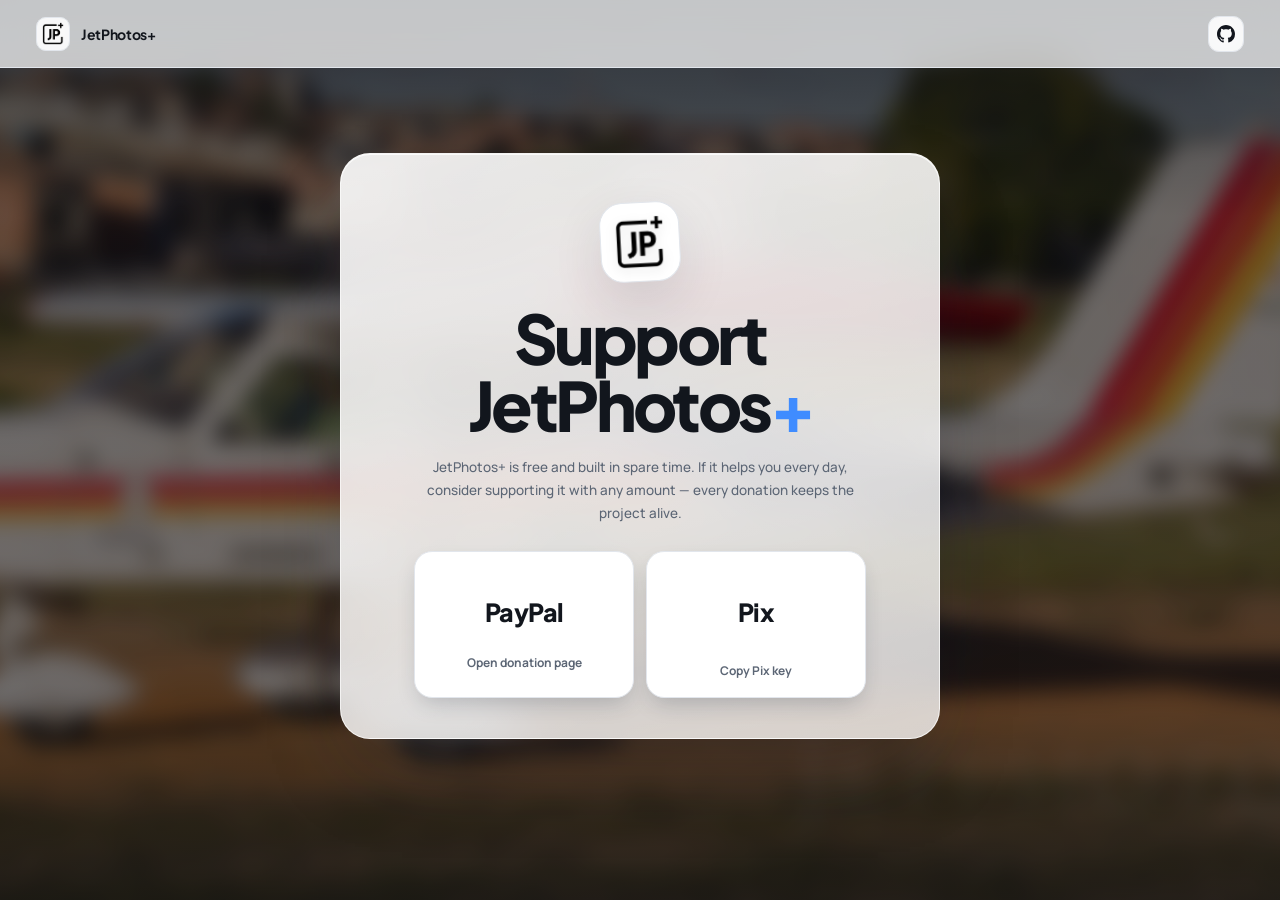
==== commit 2c34d0e7: "site: remove botão PT/EN — idioma detectado automaticamente pelo navegador - Remove <div class='lang" ====
--- a/docs/doar.html
+++ b/docs/doar.html
@@ -45,9 +45,6 @@
       <span>JetPhotos+</span>
     </a>
     <div class="top-actions">
-      <div class="language-switcher">
-        <button type="button" class="language-toggle" id="languageToggle" aria-label="Switch language" title="Switch language">EN</button>
-      </div>
       <a class="github-link" href="https://github.com/samuelffer/jetphotosplus" target="_blank" rel="noreferrer" aria-label="View on GitHub" title="View on GitHub" data-i18n-attr="aria-label:githubView|title:githubView">
         <svg viewBox="0 0 16 16" width="18" height="18" fill="currentColor" aria-hidden="true"><path d="M8 0C3.58 0 0 3.58 0 8c0 3.54 2.29 6.53 5.47 7.59.4.07.55-.17.55-.38 0-.19-.01-.82-.01-1.49-2.01.37-2.53-.49-2.69-.94-.09-.23-.48-.94-.82-1.13-.28-.15-.68-.52-.01-.53.63-.01 1.08.58 1.23.82.72 1.21 1.87.87 2.33.66.07-.52.28-.87.51-1.07-1.78-.2-3.64-.89-3.64-3.95 0-.87.31-1.59.82-2.15-.08-.2-.36-1.02.08-2.12 0 0 .67-.21 2.2.82.64-.18 1.32-.27 2-.27.68 0 1.36.09 2 .27 1.53-1.04 2.2-.82 2.2-.82.44 1.1.16 1.92.08 2.12.51.56.82 1.27.82 2.15 0 3.07-1.87 3.75-3.65 3.95.29.25.54.73.54 1.48 0 1.07-.01 1.93-.01 2.2 0 .21.15.46.55.38A8.01 8.01 0 0 0 16 8c0-4.42-3.58-8-8-8Z"></path></svg>
       </a>
--- a/docs/style.css
+++ b/docs/style.css
@@ -148,7 +148,8 @@
 }
 .release-button:hover { background: rgba(255,255,255,.85); border-color: color-mix(in srgb, var(--accent) 28%, var(--border)); transform: translateY(-2px); }
 .release-button:active { transform: translateY(0) scale(.96); }
-.download-icon { font-size: 18px; line-height: 1; }
+.download-icon { font-size: 18px; line-height: 1; display: inline-flex; align-items: center; }
+.download-icon svg { display: block; }
 
 .browser-row { display: flex; justify-content: center; align-items: center; gap: 8px; margin-top: 18px; }
 .browser-badge {
@@ -207,9 +208,25 @@
 .release-dialog ul { margin: 0 0 22px; padding-left: 19px; color: var(--muted); font-size: 13px; line-height: 1.8; }
 .github-release { color: var(--accent); font-size: 13px; font-weight: 800; }
 
+/* Markdown renderizado dentro do dialog de release notes. O marked.js
+   gera h1-h6, ul, ol, p, strong, em, code, etc. — estiliza tudo pra
+   ficar legível dentro do dialog sem destoar do resto do site. */
+.release-notes-content { margin: 0 0 22px; color: var(--muted); font-size: 13px; line-height: 1.8; max-height: 320px; overflow-y: auto; }
+.release-notes-content > *:first-child { margin-top: 0; }
+.release-notes-content h1 { font-size: 18px; font-weight: 800; color: var(--text); margin: 18px 0 8px; line-height: 1.3; }
+.release-notes-content h2 { font-size: 15px; font-weight: 700; color: var(--text); margin: 16px 0 6px; line-height: 1.3; }
+.release-notes-content h3 { font-size: 14px; font-weight: 700; color: var(--text); margin: 14px 0 4px; line-height: 1.3; }
+.release-notes-content p { margin: 6px 0; }
+.release-notes-content ul, .release-notes-content ol { padding-left: 19px; margin: 6px 0; }
+.release-notes-content li { margin: 2px 0; }
+.release-notes-content strong { color: var(--text); font-weight: 700; }
+.release-notes-content code { background: var(--surface); padding: 1px 5px; border-radius: 4px; font-size: 12px; }
+.release-notes-content hr { border: none; border-top: 1px solid var(--border); margin: 14px 0; }
+.release-notes-content a { color: var(--accent); text-decoration: underline; }
+
 @media (max-width: 600px) {
   .topbar { height: 62px; flex-basis: 62px; padding: 0 18px; }
-  .app-shell { min-height: calc(100vh - 114px); padding: 38px 0; }
+  .app-shell { min-height: calc(100vh - 62px); padding: 20px 0; }
   .hero { padding: 40px 26px 34px; border-radius: 26px; }
   .hero h1 { letter-spacing: -2.4px; }
   .description { padding: 0 6px; }
@@ -500,7 +517,6 @@
   .donate-options { display: block; }
   .donate-card { display: block; width: min(280px, 100%); margin: 0 auto 12px; padding: 18px 16px; text-align: center; }
   .donate-card:last-child { margin-bottom: 0; }
-<<<<<<< HEAD
 }
 @media (prefers-reduced-motion: reduce) {
   .toast { transition: none; }
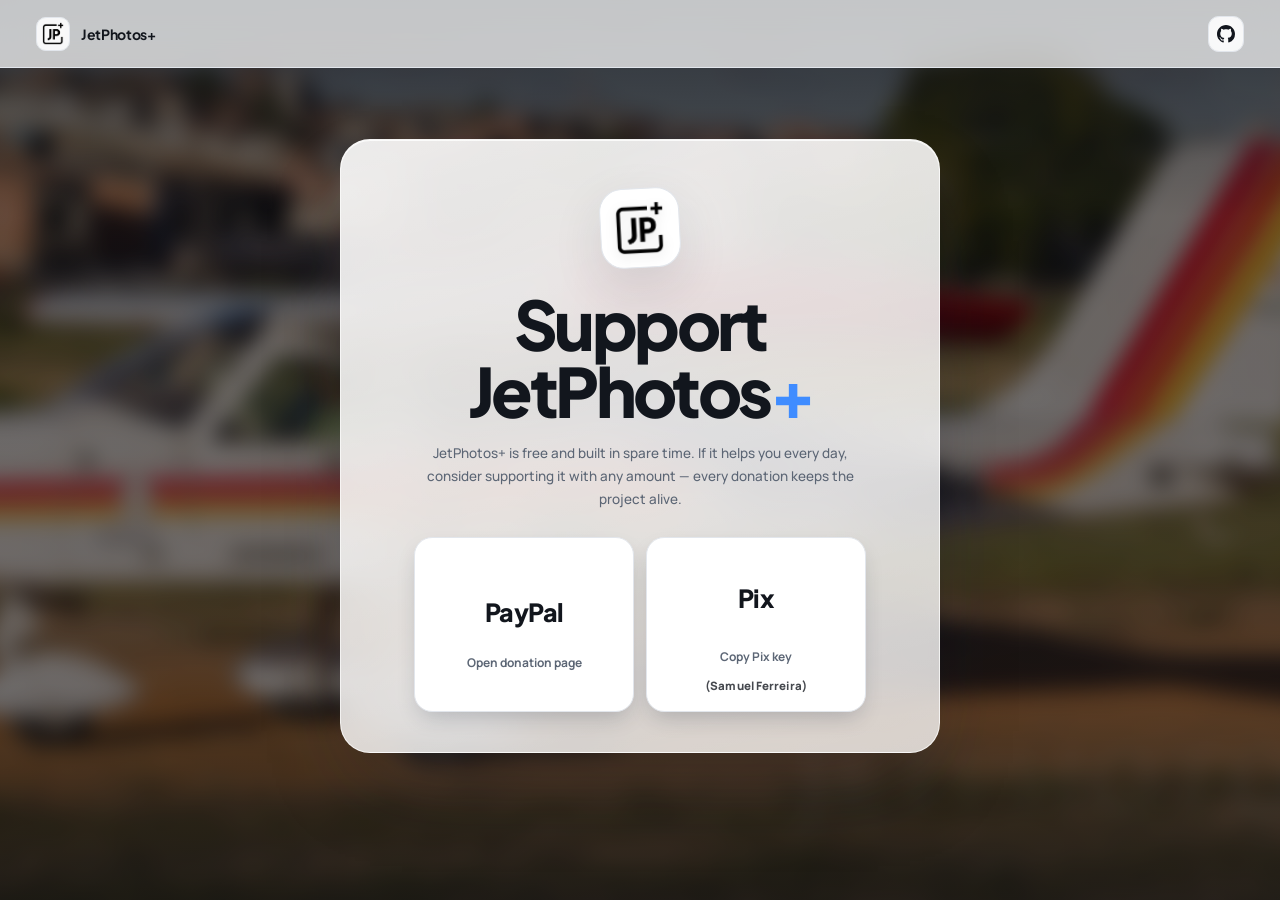
==== commit 9a9a3875: "Novo botão doar na aba principal Botão doar na aba principal e nome da chave pix" ====
--- a/docs/doar.html
+++ b/docs/doar.html
@@ -31,7 +31,7 @@
   <link rel="preconnect" href="https://fonts.googleapis.com">
   <link rel="preconnect" href="https://fonts.gstatic.com" crossorigin>
   <link href="https://fonts.googleapis.com/css2?family=Manrope:wght@400;500;600;700;800&family=Plus+Jakarta+Sans:wght@400;500;600;700;800&display=swap" rel="stylesheet">
-  <link rel="stylesheet" href="style.css?v=r6">
+  <link rel="stylesheet" href="style.css?v=r7">
 </head>
 <body>
   <div class="photo-background" aria-hidden="true">
@@ -65,6 +65,9 @@
         <button class="donate-card" id="pixCard" type="button" data-i18n-attr="aria-label:donatePixCard|title:donatePixCard">
           <span class="donate-brandbox"><img class="donate-img" id="icon-pix" src="" alt="Pix" width="120" height="48"></span>
           <span class="donate-hint" data-i18n="donatePixHint">Copy Pix key</span>
+          <!-- Nome fixo (não entra no i18n): é o titular da chave, que a
+               pessoa confere no app do banco na hora de enviar. -->
+          <span class="donate-name" data-i18n-attr="title:donatePixNameLabel|aria-label:donatePixNameLabel">(Samuel Ferreira)</span>
         </button>
       </div>
     </section>
@@ -86,6 +89,7 @@
       donatePaypalHint: 'Open donation page',
       donatePaypalCard: 'Donate via PayPal (opens in a new tab)',
       donatePixHint: 'Copy Pix key',
+      donatePixNameLabel: 'Pix key holder: Samuel Ferreira',
       donatePixCard: 'Copy the Pix key to donate',
       donatePixCopied: 'Pix key copied!',
       donatePixFailed: 'Could not copy the key.',
@@ -100,6 +104,7 @@
       donatePaypalHint: 'Abrir página de doação',
       donatePaypalCard: 'Doar via PayPal (abre em nova aba)',
       donatePixHint: 'Copiar chave Pix',
+      donatePixNameLabel: 'Titular da chave Pix: Samuel Ferreira',
       donatePixCard: 'Copiar a chave Pix para doar',
       donatePixCopied: 'Chave Pix copiada!',
       donatePixFailed: 'Não foi possível copiar a chave.',
@@ -204,7 +209,7 @@
 // ===== Doação: destinos =====
 const PAYPAL_URL = 'https://www.paypal.com/donate/?business=2SB4XYNBF53RC&no_recurring=1&item_name=Extens%C3%A3o+JetPhotos%2B&currency_code=BRL';
 // TODO: trocar pela chave Pix definitiva quando ela existir.
-const PIX_KEY = 'SUA-CHAVE-PIX-AQUI';
+const PIX_KEY = 'ca3ead8a-46b7-4b62-8d7a-e9d7e3dbd694';
 
 document.getElementById('paypalCard').href = PAYPAL_URL;
 // Ícones dos métodos via hotlink (mesmo esquema dos ícones de navegador da
--- a/docs/style.css
+++ b/docs/style.css
@@ -12,6 +12,10 @@
   --accent-hover: #2f7bef;
   --accent-soft: #eaf2ff;
   --on-accent: #ffffff;
+  /* Vermelho da doação: tom mais fechado que o "vermelho puro" pra manter
+     o texto branco legível (contraste AA) em cima do botão. */
+  --donate: #d13438;
+  --donate-hover: #b62a2e;
   --success: #2fae66;
   --dialog: #ffffff;
   --shadow: 0 18px 50px rgba(26, 39, 58, .12);
@@ -23,6 +27,13 @@
 
 html { scroll-behavior: smooth; }
 html, body { width: 100%; min-height: 100%; }
+
+/* Remove outline padrão do navegador (que pode ser vermelho/laranja em
+   alguns browsers) e aplica outline customizado apenas no :focus-visible
+   (foco via teclado, não via clique). */
+*:focus { outline: none; }
+*:focus-visible { outline: 2px solid var(--accent); outline-offset: 2px; }
+
 body {
   margin: 0;
   min-height: 100vh;
@@ -128,7 +139,7 @@
 .description { max-width: 460px; margin: 18px auto 0; color: var(--muted); font-size: 13.5px; line-height: 1.7; }
 
 .actions { display: flex; justify-content: center; align-items: center; gap: 10px; margin-top: 28px; }
-.download, .release-button {
+.download, .release-button, .donate-button {
   min-height: 46px; padding: 0 20px; border-radius: 13px;
   display: inline-flex; align-items: center; justify-content: center; gap: 9px;
   font-size: 13px; font-weight: 800; cursor: pointer;
@@ -148,8 +159,21 @@
 }
 .release-button:hover { background: rgba(255,255,255,.85); border-color: color-mix(in srgb, var(--accent) 28%, var(--border)); transform: translateY(-2px); }
 .release-button:active { transform: translateY(0) scale(.96); }
-.download-icon { font-size: 18px; line-height: 1; display: inline-flex; align-items: center; }
-.download-icon svg { display: block; }
+/* Botão de doação: mesma forma/altura dos outros dois (só muda a cor), assim
+   ele encaixa na fileira sem parecer de outro site. Vermelho preenchido
+   porque é o único que sai da landing — precisa se achar à primeira vista. */
+.donate-button { border: 1px solid var(--donate-hover); background: var(--donate); color: #ffffff; box-shadow: 0 10px 22px -6px rgba(209, 52, 56, .42); }
+.donate-button:hover { background: var(--donate-hover); box-shadow: 0 14px 28px -6px rgba(209, 52, 56, .5); }
+.donate-button:active { transform: translateY(0) scale(.96); }
+.download-icon, .donate-icon { font-size: 18px; line-height: 1; display: inline-flex; align-items: center; }
+.download-icon svg, .donate-icon svg { display: block; }
+/* O coração ganha uma "batida" curta no hover — o resto do botão já sobe. */
+.donate-button:hover .donate-icon svg { animation: heart-beat .5s ease; }
+@keyframes heart-beat {
+  0%, 100% { transform: scale(1); }
+  35% { transform: scale(1.22); }
+  65% { transform: scale(.94); }
+}
 
 .browser-row { display: flex; justify-content: center; align-items: center; gap: 8px; margin-top: 18px; }
 .browser-badge {
@@ -231,7 +255,9 @@
   .hero h1 { letter-spacing: -2.4px; }
   .description { padding: 0 6px; }
   .actions { flex-direction: column; }
-  .download, .release-button { width: min(280px, 100%); }
+  /* No mobile os três botões empilham com a mesma largura (o de doação
+     também), senão ele fica menor/desalinhado no meio da coluna. */
+  .download, .release-button, .donate-button { width: min(280px, 100%); }
 }
 
 
@@ -385,12 +411,14 @@
 
 
 .download,
-.release-button {
+.release-button,
+.donate-button {
   transition: transform .2s ease, background .2s ease, box-shadow .2s ease, border-color .2s ease;
 }
 
 .download:hover,
-.release-button:hover {
+.release-button:hover,
+.donate-button:hover {
   transform: translateY(-2px) scale(1.03);
 }
 
@@ -494,6 +522,10 @@
 /* Texto que entra no lugar se o hotlink do ícone quebrar. */
 .donate-fallback { font: 800 25px var(--font-heading); letter-spacing: -.5px; }
 .donate-hint { font-size: 12px; font-weight: 700; color: var(--muted); }
+/* Titular da chave Pix: fica logo abaixo da dica de copiar porque é o nome
+   que o app do banco mostra na confirmação — se não bater, o Pix vai pra
+   outra pessoa. Mais escuro que a dica pra não passar batido. */
+.donate-name { margin-top: 3px; font-size: 11.5px; font-weight: 800; color: var(--text); letter-spacing: .1px; opacity: .78; }
 
 /* Toast da doação: cartão claro no padrão do site, some sozinho. */
 .toast {
